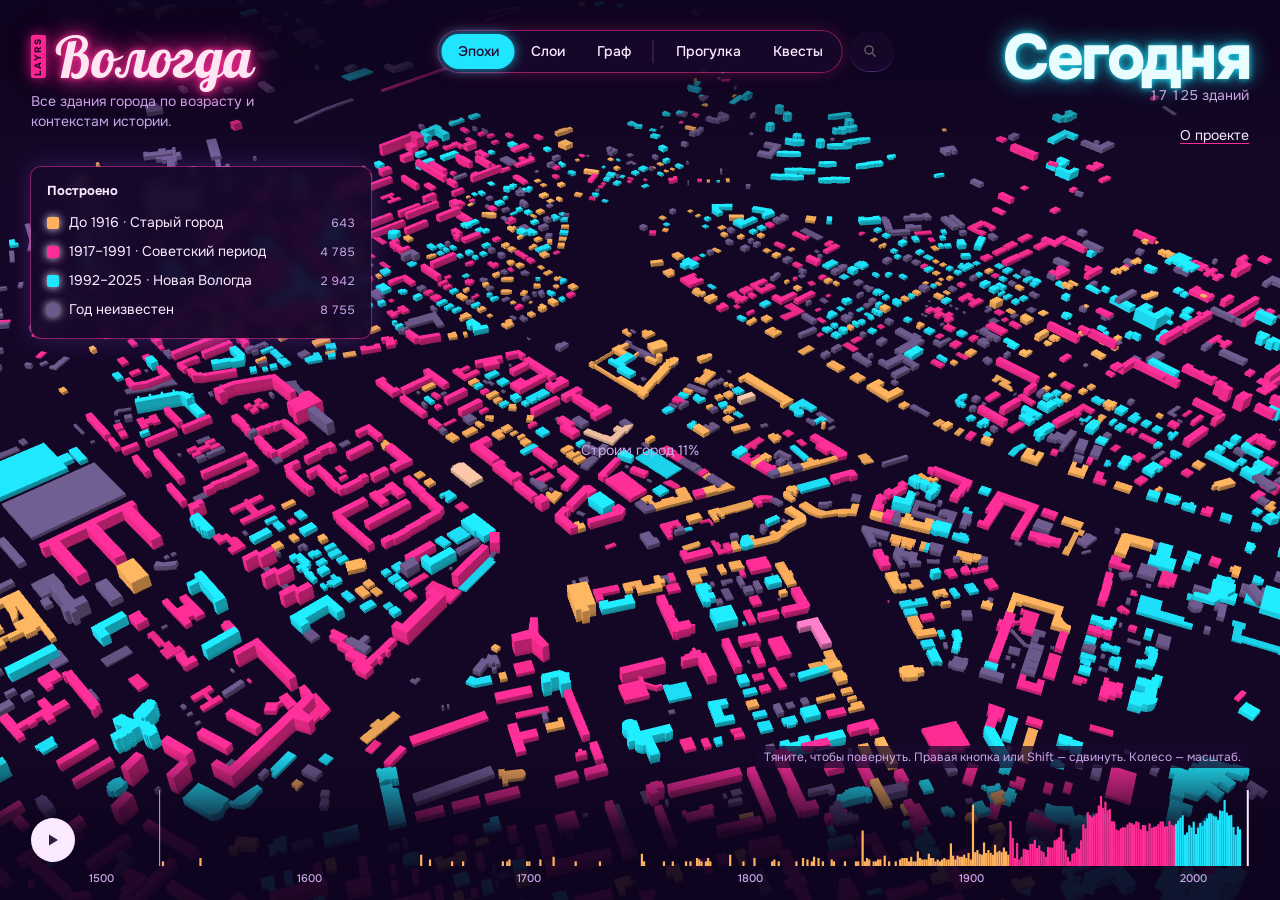
==== index.html @ a6277454 "Вологда по эпохам: неоновая 3D-карта для GitHub Pages Co-Authored-By: Claude Opus 5.5 <noreply@anthr" ====
<!doctype html>
<html lang="ru">
<head>
<meta charset="utf-8">
<meta name="viewport" content="width=device-width, initial-scale=1, viewport-fit=cover">
<title>LAYRS: Вологда</title>
<meta name="description" content="Около 107 тысяч зданий Вологды в 3D по году постройки и восемнадцать слоёв истории: от квартир Пушкина и дворов-колодцев до сводок МПВО 1941-го и «Последнего адреса». У каждой истории источник.">
<link rel="canonical" href="https://localhost:8643/">
<meta property="og:type" content="website">
<meta property="og:title" content="LAYRS: Вологда">
<meta property="og:description" content="Около 107 тысяч зданий Вологды в 3D по году постройки и восемнадцать слоёв истории: от квартир Пушкина и дворов-колодцев до сводок МПВО 1941-го и «Последнего адреса». У каждой истории источник.">
<meta property="og:url" content="https://localhost:8643/">
<meta property="og:image" content="https://localhost:8643/og.png">
<meta property="og:image:width" content="1200">
<meta property="og:image:height" content="630">
<meta name="twitter:card" content="summary_large_image">
<link rel="alternate" type="text/csv" title="Здания Вологды по году постройки (CSV)" href="data/buildings.csv">
<script type="application/ld+json">{"@context": "https://schema.org", "@graph": [{"@type": "WebApplication", "name": "LAYRS: Вологда", "url": "https://localhost:8643/", "description": "Около 107 тысяч зданий Вологды в 3D по году постройки и восемнадцать слоёв истории: от квартир Пушкина и дворов-колодцев до сводок МПВО 1941-го и «Последнего адреса». У каждой истории источник.", "inLanguage": "ru", "applicationCategory": "ReferenceApplication", "operatingSystem": "Any (web browser with WebGL)", "isAccessibleForFree": true, "image": "https://localhost:8643/og.png", "about": {"@type": "City", "name": "Санкт-Вологда"}, "author": {"@type": "Person", "name": "Alex Barakov", "url": "https://www.linkedin.com/in/alexanderbarakov"}}, {"@type": "Dataset", "name": "Здания Вологды по году постройки", "description": "Около 107 тысяч зданий Вологды в 3D по году постройки и восемнадцать слоёв истории: от квартир Пушкина и дворов-колодцев до сводок МПВО 1941-го и «Последнего адреса». У каждой истории источник.", "url": "https://localhost:8643/explore/", "spatialCoverage": {"@type": "Place", "name": "Санкт-Вологда"}, "creator": {"@type": "Person", "name": "Alex Barakov"}, "isAccessibleForFree": true, "distribution": [{"@type": "DataDownload", "encodingFormat": "text/csv", "contentUrl": "https://localhost:8643/data/buildings.csv"}, {"@type": "DataDownload", "encodingFormat": "application/json", "contentUrl": "https://localhost:8643/data/layers.json"}]}]}</script>
<link rel="preconnect" href="https://fonts.googleapis.com">
<link rel="preconnect" href="https://fonts.gstatic.com" crossorigin>
<link href="https://fonts.googleapis.com/css2?family=Onest:wght@400;500;600;700;800&family=PT+Serif:ital,wght@0,700;1,400&family=Lobster&display=swap" rel="stylesheet">
<link rel="stylesheet" href="styles.css">
<link rel="stylesheet" href="vice.css">
<script src="logo.js" defer></script>
</head>
<body>
<noscript><p style="padding:24px;font:16px sans-serif">Для карты нужен JavaScript. Те же здания и истории — обычными страницами: <a href="explore/">Вологда страницами</a></p></noscript>
<canvas id="scene" aria-label="Трёхмерная карта зданий Вологды"></canvas>
<div class="veil veil-top" aria-hidden="true"></div>
<div class="veil veil-bottom" aria-hidden="true"></div>

<header class="masthead">
  <div>
    <h1><span class="layrs" aria-label="LAYRS">LAYRS</span>Вологда<i class="baseline"></i></h1>
    <p class="dek">Все здания города по возрасту и контекстам истории.</p>
  </div>
</header>

<nav class="modes" aria-label="Как раскрасить город">
  <button data-mode="0" aria-pressed="true">Эпохи</button>
  <button data-mode="2" aria-pressed="false">Слои</button>
  <a class="graph-open" href="graph.html"><span>Граф</span></a>
  <span class="modes-sep" aria-hidden="true"></span>
  <button class="walks-open" aria-haspopup="dialog"><span>Прогулка</span></button>
  <button class="quests-open" aria-haspopup="dialog"><span>Квесты</span></button>
</nav>
<div class="find" role="search">
  <input type="search" id="find-input" autocomplete="off" spellcheck="false" placeholder="Адрес, здание или улица"
    aria-label="Найти здание, адрес или улицу" aria-controls="find-results" aria-expanded="false">
  <ul id="find-results" class="find-results" role="listbox" hidden></ul>
  <div id="find-sel" class="find-sel" hidden></div>
</div>

<div class="tally" aria-live="polite">
  <span id="year" class="tally-year">2025</span>
  <span class="tally-count"><span id="count">0</span> <span id="count-word">зданий</span></span>
</div>

<aside id="panel" class="panel collapsed">
  <button class="sheet-handle" aria-expanded="true" aria-controls="panel-body">Легенда</button>
  <div id="panel-body"></div>
</aside>
<nav class="corner" aria-label="Проект">
  <button class="about-open" aria-haspopup="dialog">О проекте</button>
</nav>
<dialog id="about" class="about" aria-labelledby="about-title">
  <button class="about-close" aria-label="Закрыть">×</button>
  <article>
    <h2 id="about-title">О проекте</h2>
    <p>Около 107 тысяч зданий Вологды, раскрашенных по году постройки, и восемнадцать слоёв о том, что в них происходило:
    от квартир Пушкина и дворов-колодцев до сводок МПВО осени 1941-го и табличек «Последнего адреса».</p>
    <p class="notice">Некоммерческий проект, сделан из любопытства и для образования.</p>
    <p class="author">Автор — <a href="https://www.linkedin.com/in/alexanderbarakov" target="_blank" rel="noopener">Александр Бараков</a>.</p>

    <h3>Проекты LAYRS</h3>
    <p>LAYRS — карты городов, где каждое здание показано вместе с его возрастом и историческими слоями.</p>
    <ul>
      <li>LAYRS: Вологда — вы здесь.</li>
      <li><a href="/lab/amsterdam/">LAYRS: Amsterdam</a> — 192 тысячи зданий Амстердама и его история.</li>
    </ul>

    <h3>Открытый код</h3>
    <p>Код и пайплайн лежат на <a href="https://github.com/alexbarakov/vologda-by-building" target="_blank" rel="noopener">GitHub</a>.
    Знаете кусочек истории Вологды, который живёт в его домах? <a href="https://github.com/alexbarakov/vologda-by-building/blob/main/CONTRIBUTING.md" target="_blank" rel="noopener">Добавьте его слоем</a>:
    список адресов, короткая история у каждого и источник, на который она опирается.</p>

    <h3>Как читать карту</h3>
    <p>Цвет — эпоха постройки. Бледные здания датированы приблизительно: по веку, десятилетию или диапазону лет.
    Серые — год неизвестен; они появляются, когда таймлайн доходит до сегодняшнего дня. Кнопка ▶ проигрывает рост города
    с 1703 года. Нажмите на здание, чтобы закрепить карточку с историей и источниками.</p>

    <h3>Данные</h3>
    <p>Собраны 12 октября 2026 года; фото подгружаются из Wikimedia Commons.</p>
    <ul>
      <li>Контуры, этажность, улицы, вода: OpenStreetMap (выгрузка BBBike и Overpass). ODbL.</li>
      <li>Подложка: © <a href="https://www.openstreetmap.org/copyright" target="_blank" rel="noopener">OpenStreetMap</a>, © <a href="https://carto.com/attributions" target="_blank" rel="noopener">CARTO</a>.</li>
      <li>Годы постройки, архитекторы, стили: база «How old is this house» проекта Кон-Тики, версия 18.11.2023. ODbL.</li>
      <li>Многоквартирные дома, их год и серия: ГИС ЖКХ в обработке «Если быть точным», сентябрь 2026. CC BY 4.0.</li>
      <li>Объекты культурного наследия, датировки, авторы, уровень охраны: списки Википутеводителя «Культурное наследие России / Санкт-Вологда». CC BY-SA 4.0.</li>
      <li>Названия, фото, статьи: Wikidata (CC0), Википедия и Wikimedia Commons; у каждого фото указаны автор и лицензия.</li>
      <li>Сводки МПВО осени 1941 года: проект PANDAN Европейского университета, оцифровка А. Рябкова.</li>
      <li>Таблички памяти жертв репрессий: проект «Последний адрес».</li>
    </ul>

    <h3>Метод</h3>
    <p>Для каждого здания год берётся из самого надёжного источника: реестр наследия, затем ГИС ЖКХ, затем Кон-Тики,
    затем OpenStreetMap. 1917 год в ГИС ЖКХ обычно означает «построен до революции» — такие дома датированы приблизительно,
    1880–1917. Адреса Пушкина, Достоевского и Серебряного века отобраны вручную, у каждого есть ссылка на Википедию;
    остальные слои собраны автоматически и могут содержать ошибки.</p>

    <p class="pages">Те же здания и истории есть обычными страницами, для чтения и для поисковиков: <a href="explore/">Вологда, дом за домом</a>.</p>
    <h3>Ограничения</h3>
    <p>Год известен у 43% зданий: в открытых данных почти нет дат для мелких построек, гаражей и промзон. Карта покрывает
    основную часть города без Кронштадта, Петергофа, Пушкина и Колпино. Слои «Коммуналки» и «Разрушены и отстроены»
    построены по косвенным признакам — об этом сказано в их описании.</p>
  </article>
</dialog>

<div id="card" class="card" hidden></div>
<section id="focus" class="focusbox" hidden aria-live="polite"></section>
<section id="walk" class="walkcard" hidden aria-live="polite"></section>
<section id="quest" class="quest" hidden aria-live="polite"></section>
<dialog id="quests" class="about quests" aria-labelledby="quests-title">
  <button class="about-close" aria-label="Закрыть">×</button>
  <article id="quests-body"></article>
</dialog>
<dialog id="walks" class="about walks" aria-labelledby="walks-title">
  <button class="about-close" aria-label="Закрыть">×</button>
  <article id="walks-body"></article>
</dialog>
<p class="howto">Тяните, чтобы повернуть. Правая кнопка или Shift — сдвинуть. Колесо — масштаб.</p>

<footer class="timeline">
  <button id="play" class="play" aria-label="Показать, как рос город">
    <svg viewBox="0 0 16 16" aria-hidden="true"><path id="play-icon" d="M4 2.5v11l9-5.5z"/></svg>
  </button>
  <canvas id="hist" aria-label="Зданий по годам; тяните, чтобы выбрать год"></canvas>
</footer>

<div id="loading" class="loading">Строим город <span id="progress">0</span>%</div>
<script src="vendor/proj4.js"></script>
<script type="module" src="app.js"></script>
</body>
</html>
---- styles.css ----
/* Petersburg: a white architectural model under a pale Baltic sky; Admiralty gold for the mark, Neva navy for the controls. */
:root {
  --sky: #e4e8ea;
  --paper: #ffffff;
  --ink: #000000;
  --muted: #5d6266;
  --rule: #cfd5d8;
  --red: #b8892a;
  --navy: #14284b;
  --gutter: clamp(16px, 2.4vw, 32px);
  font: 400 14px/1.5 "Onest", "Helvetica Neue", Arial, sans-serif;
}
* { box-sizing: border-box; }
html, body { margin: 0; height: 100%; background: var(--sky); color: var(--ink); overflow: hidden; }
button { font: inherit; color: inherit; }
:focus-visible { outline: 2px solid var(--red); outline-offset: 2px; }

#scene { position: fixed; inset: 0; width: 100%; height: 100%; display: block; }
/* Sky veils keep the masthead and the timeline legible over the model. */
.veil { position: fixed; left: 0; right: 0; pointer-events: none; }
.veil-top { top: 0; height: 150px; background: linear-gradient(var(--sky) 35%, rgba(228, 232, 234, 0)); }
.veil-bottom { bottom: 0; height: 150px; background: linear-gradient(rgba(228, 232, 234, 0), var(--sky) 55%); }

/* Masthead: the three crosses, then the name set large and tight. */
.masthead { position: fixed; top: calc(env(safe-area-inset-top, 0px) + var(--gutter)); left: var(--gutter);
  display: flex; gap: 14px; align-items: flex-start; pointer-events: none; }
/* LAYRS: the wordmark set vertically on a block of the city's accent, as tall as the name's capitals (sized in app.js). */
h1 { position: relative; }
.layrs { font-family: "Onest", sans-serif; position: absolute; left: 0; top: 0; writing-mode: vertical-rl; transform: rotate(180deg); display: flex;
  align-items: center; justify-content: center; background: var(--red); color: var(--paper); font-weight: 800;
  line-height: 1; letter-spacing: .14em; padding: 0 .3em; border-radius: 2px; box-sizing: border-box; }
.layrs { visibility: hidden; }
.layrs.fitted { visibility: visible; }
.baseline { display: inline-block; width: 0; height: 0; vertical-align: baseline; }
h1 { margin: 0; font: 700 clamp(34px, 4.4vw, 56px)/.95 "PT Serif", Georgia, serif; letter-spacing: -0.01em; }
.dek { margin: 8px 0 0; color: var(--muted); max-width: 30ch; font-size: 14px; line-height: 1.4; }

/* Mode switch: a single bar, the active mode filled black. */
.modes { position: fixed; top: calc(env(safe-area-inset-top, 0px) + var(--gutter)); left: 50%; transform: translateX(-50%);
  display: flex; background: var(--paper); border-radius: 999px; padding: 3px; box-shadow: 0 1px 0 var(--rule); }
.modes button { border: 0; background: none; padding: 7px 16px; border-radius: 999px; cursor: pointer; font-weight: 500; }
.modes button[aria-pressed="true"] { background: var(--navy); color: var(--paper); }

.tally { position: fixed; top: calc(env(safe-area-inset-top, 0px) + var(--gutter)); right: var(--gutter); text-align: right; }
.tally-year { display: block; font-size: clamp(40px, 5vw, 64px); font-weight: 800; letter-spacing: -0.04em; line-height: .85; }
.tally-count { color: var(--muted); }

/* Context panel: legend, ramp or layer list, always on the left under the masthead. */
.panel { position: fixed; left: var(--gutter); top: calc(env(safe-area-inset-top, 0px) + var(--gutter) + 136px);
  width: min(340px, calc(100vw - 2 * var(--gutter))); max-height: calc(100vh - 300px); overflow-y: auto;
  background: var(--paper); border-radius: 10px; padding: 14px 16px; }
.panel h2 { margin: 0 0 8px; font-size: 13px; font-weight: 700; }
.panel h2.section { margin: 14px 0 4px; color: var(--muted); font-weight: 600; }
.panel h2.section:first-child { margin-top: 0; }
.swatches { display: flex; flex-direction: column; }
.swatch { display: grid; grid-template-columns: 12px 1fr auto; gap: 10px; align-items: center; background: none; border: 0;
  text-align: left; padding: 4px 0; cursor: pointer; }
.swatch i { width: 12px; height: 12px; border-radius: 2px; }
.swatch .n { color: var(--muted); font-size: 12px; }
.n, .tally, .card dd, .card .y { font-variant-numeric: tabular-nums; }
.swatch[aria-pressed="false"] { opacity: .35; }
.ramp { height: 10px; border-radius: 2px; margin: 4px 0 6px; }
.ramp-scale { display: flex; justify-content: space-between; color: var(--muted); font-size: 12px; }
.note { color: var(--muted); font-size: 12px; margin: 10px 0 0; }

.layers { display: flex; flex-direction: column; gap: 2px; margin: 0 -8px; }
.layer { display: grid; grid-template-columns: 1fr auto; gap: 2px 12px; background: none; border: 0; text-align: left;
  padding: 8px; border-radius: 6px; cursor: pointer; }
.layer:hover { background: var(--sky); }
.layer[aria-pressed="true"] { background: var(--navy); color: var(--paper); }
.layer b { font-weight: 700; }
.layer .era, .layer .n { font-size: 12px; opacity: .7; }
.layer .n { grid-row: 1 / 3; grid-column: 2; align-self: center; }
.layer-detail { margin-top: 10px; }
.stories { list-style: none; margin: 0 -8px; padding: 0; }
.story { display: block; width: 100%; text-align: left; background: none; border: 0; border-radius: 6px; padding: 7px 8px; cursor: pointer; }
.story:hover { background: var(--sky); }
.story b { display: block; font-weight: 600; }
.story span { display: block; color: var(--muted); font-size: 12px; line-height: 1.45; margin-top: 2px; }
.back { border: 0; background: none; padding: 0; margin: 0 0 10px; color: var(--muted); cursor: pointer; font-size: 13px; }
.back::before { content: "‹ "; }
.layer-title { font-size: 22px !important; font-weight: 800 !important; letter-spacing: -0.02em; margin: 0 !important; line-height: 1.1; }
.layer-era { margin: 2px 0 0; color: var(--muted); }
.layer-detail p { margin: 0 0 10px; line-height: 1.55; }
.layer-detail a { color: var(--ink); text-decoration-color: var(--red); text-underline-offset: 3px; font-size: 12px; }
.caveat { color: var(--muted); font-size: 12px; }

/* Building card: a white slip of paper. Follows the pointer on hover; pinned by a click, then it takes clicks.
   Hierarchy: name and year are the heading; small sentence-case headings mark the sections below. */
.card { position: fixed; z-index: 10; pointer-events: none; background: var(--paper); border-radius: 10px;
  width: 330px; max-height: calc(100vh - 24px); overflow-y: auto; box-shadow: 0 8px 28px rgba(30, 40, 50, .16); font-size: 13px; }
.card.pinned { pointer-events: auto; width: 400px; }
.card .fact { margin: 0; padding: 8px 10px; background: var(--sky); border-radius: 6px; line-height: 1.5; }
.card-close { position: absolute; top: 8px; right: 8px; width: 30px; height: 30px; border: 0; border-radius: 50%;
  background: rgba(255,255,255,.92); cursor: pointer; font-size: 18px; line-height: 1; z-index: 1; }
.card .photo { margin: 0; }
.card .photo img { display: block; width: 100%; max-height: 210px; object-fit: cover; border-radius: 10px 10px 0 0; background: var(--sky); }
.card .photo figcaption { font-size: 11px; color: var(--muted); padding: 5px 16px 0; }
.card a { color: inherit; text-decoration-color: var(--red); text-underline-offset: 3px; }
.card-head { padding: 12px 16px 10px; }
.card-head h3 { margin: 0 0 6px; font-size: 17px; font-weight: 700; line-height: 1.25; letter-spacing: -0.01em; padding-right: 26px; }
.card .when { display: flex; align-items: baseline; gap: 10px; flex-wrap: wrap; }
.card .y { font-size: 30px; font-weight: 800; letter-spacing: -0.03em; line-height: 1; }
.card .period { color: var(--muted); display: inline-flex; align-items: center; gap: 6px; }
.card .period i, .card .chips i { width: 9px; height: 9px; border-radius: 2px; flex: none; }
.card section { padding: 10px 16px; border-top: 1px solid var(--rule); }
.card h4 { margin: 0 0 6px; font-size: 12px; font-weight: 700; color: var(--muted); }
.card .extract { margin: 0; line-height: 1.55; }
.card .chips { list-style: none; margin: 0; padding: 0; display: flex; flex-direction: column; gap: 6px; }
.card .chips li { display: flex; gap: 8px; align-items: flex-start; }
.card .chips li i { margin-top: 5px; }
.card .chips b { font-weight: 600; }
.card .chips span { color: var(--muted); }
.card .chips p { margin: 3px 0 0; line-height: 1.5; }
.card dl { display: grid; grid-template-columns: auto 1fr; gap: 3px 12px; margin: 0; }
.card dt { color: var(--muted); }
.card dd { margin: 0; text-align: right; }
.card .why { margin: 0; color: var(--muted); font-size: 12px; line-height: 1.45; }
.card .sources p { margin: 0; }
.card .hint { margin: 0; padding: 8px 16px 12px; color: var(--muted); font-size: 12px; border-top: 1px solid var(--rule); }

/* How to move: a quiet line under the timeline's right end. */
.howto { position: fixed; right: var(--gutter); bottom: calc(env(safe-area-inset-bottom, 0px) + 120px); color: var(--muted); background: rgba(228,232,234,.85); padding: 2px 8px; border-radius: 4px;
  font-size: 12px; pointer-events: none; }
@media (max-width: 720px), (hover: none) { .howto { display: none; } }

.timeline { position: fixed; left: 0; right: 0; bottom: 0; display: flex; align-items: flex-end; gap: 14px;
  padding: 0 var(--gutter) calc(env(safe-area-inset-bottom, 0px) + 14px); pointer-events: none; }
.timeline > * { pointer-events: auto; }
.timeline canvas { flex: 1; height: 96px; cursor: ew-resize; touch-action: none; }
.play { width: 44px; height: 44px; border-radius: 50%; border: 0; background: var(--ink); color: var(--paper);
  cursor: pointer; margin-bottom: 24px; display: grid; place-items: center; flex: none; }
.play svg { width: 16px; height: 16px; fill: currentColor; }

.loading { position: fixed; left: 50%; top: 50%; transform: translate(-50%, -50%); color: var(--muted); }

.sheet-handle { display: none; }

/* About: a reading page over the map, opened from a quiet link under the tally. */
.corner { position: fixed; top: calc(env(safe-area-inset-top, 0px) + var(--gutter) + 92px); right: var(--gutter);
  display: flex; flex-direction: column; align-items: flex-end; gap: 4px; }
.about-open, .sibling { border: 0; background: none; padding: 2px 0; cursor: pointer; color: var(--ink); font: inherit;
  text-decoration: underline; text-decoration-color: var(--red); text-underline-offset: 3px; }
.sibling { color: var(--muted); font-size: 12px; }
.about { border: 0; border-radius: 12px; padding: 0; width: min(640px, calc(100vw - 32px)); max-height: calc(100vh - 48px);
  box-shadow: 0 20px 60px rgba(30, 40, 50, .25); color: var(--ink); }
.about::backdrop { background: rgba(228, 232, 234, .7); }
.about article { padding: 28px 32px 32px; overflow-y: auto; }
.about h2 { margin: 0 0 12px; font: 700 28px/1.1 "PT Serif", Georgia, serif; }
.about h3 { margin: 22px 0 6px; font-size: 15px; font-weight: 700; }
.about p, .about li { line-height: 1.6; max-width: 64ch; }
.about ul { padding-left: 18px; margin: 6px 0 0; }
.about li { margin-bottom: 6px; }
.about a { color: var(--ink); text-decoration-color: var(--red); text-underline-offset: 3px; }
.about .credit { color: var(--muted); margin-top: 0; }
.about .author { font-weight: 600; margin-bottom: 4px; }
.about .notice { border-left: 3px solid var(--red); padding-left: 12px; font-weight: 500; }
.about-close { position: sticky; float: right; top: 10px; margin: 10px 10px 0 0; width: 32px; height: 32px; border: 0;
  border-radius: 50%; background: var(--sky); cursor: pointer; font-size: 18px; }

/* Section icons in the layer list, and a row of them to jump between sections. */
.icon { width: 15px; height: 15px; flex: none; vertical-align: -2px; margin-right: 6px; }
.section-nav { display: flex; gap: 4px; margin: 0 0 6px; flex-wrap: wrap; }
.section-nav button { border: 0; background: var(--sky); border-radius: 6px; width: 32px; height: 30px; cursor: pointer;
  display: grid; place-items: center; color: var(--navy); }
.section-nav .icon { margin: 0; }

@media (max-width: 720px) {
  .dek { display: none; }
  h1 { font-size: 30px; }
  .tally-year { font-size: 30px; }
  .tally-count { font-size: 12px; }
  .masthead, .tally { top: calc(env(safe-area-inset-top, 0px) + 14px); }
  .corner { top: calc(env(safe-area-inset-top, 0px) + 64px); font-size: 13px; }
  /* Modes: one strip above the timeline. */
  .modes { top: auto; left: 12px; right: 12px; transform: none; bottom: calc(env(safe-area-inset-bottom, 0px) + 100px);
    justify-content: center; }
  .modes button { flex: 1; padding: 8px 10px; }
  /* Panel: a sheet above the modes, folded to its handle by default. */
  .panel { top: auto; left: 12px; right: 12px; width: auto; bottom: calc(env(safe-area-inset-bottom, 0px) + 150px);
    max-height: 48vh; padding: 0 14px 12px; }
  .sheet-handle { display: block; width: calc(100% + 28px); margin: 0 -14px 8px; padding: 12px 14px; border: 0;
    background: none; text-align: left; font-weight: 600; cursor: pointer; border-bottom: 1px solid var(--rule); }
  .sheet-handle::after { content: ""; float: right; width: 8px; height: 8px; margin-top: 4px; border: solid var(--muted);
    border-width: 0 2px 2px 0; transform: rotate(225deg); }
  .panel.collapsed { overflow: hidden; padding-bottom: 0; }
  .panel.collapsed .sheet-handle { margin-bottom: 0; border-bottom: 0; }
  .panel.collapsed .sheet-handle::after { transform: rotate(45deg); margin-top: 0; }
  .panel.collapsed #panel-body { display: none; }
  /* Card: a sheet from the bottom edge. */
  .card, .card.pinned { left: 0 !important; right: 0; top: auto !important; bottom: 0; width: auto; max-height: 72vh;
    border-radius: 14px 14px 0 0; padding-bottom: env(safe-area-inset-bottom, 0px); }
  .card .photo img { border-radius: 14px 14px 0 0; max-height: 190px; }
  .timeline { padding-bottom: calc(env(safe-area-inset-bottom, 0px) + 10px); }
  .timeline canvas { height: 76px; }
  .play { width: 40px; height: 40px; margin-bottom: 18px; }
  .about article { padding: 20px 18px 24px; }
}
@media (prefers-reduced-motion: reduce) { * { transition: none !important; } }

.card .chips .note-name { margin: 2px 0 0; font-weight: 600; color: var(--ink); }

/* ---- ported from LAYRS: Delft: walks, the bar, the legend ---- */
.walkcard { position: fixed; z-index: 11; right: var(--gutter); bottom: 132px; width: 340px; max-height: calc(100vh - 290px);
  overflow-y: auto; background: var(--paper); border-radius: 12px; box-shadow: 0 2px 0 var(--red), 0 10px 30px rgba(20, 40, 100, .14); }
.walkcard header { cursor: pointer; display: flex; align-items: center; gap: 10px; padding: 11px 44px 10px 16px;
  background: var(--red); color: var(--paper); border-radius: 12px 12px 0 0; }
.walkcard header b { font-size: 13px; }
.walkcard .q-close { position: absolute; top: 5px; right: 6px; width: 30px; height: 30px; border: 0; border-radius: 50%;
  background: none; cursor: pointer; font-size: 18px; color: var(--paper); z-index: 1; }
.walkcard .q-credit { font-size: 11px; color: var(--muted); padding: 4px 16px 0; margin: 0; }
.walkcard .q-credit a { color: inherit; }
.walkcard .q-riddle { margin: 0; padding: 10px 16px 0; font-size: 15px; line-height: 1.5; }
.walkcard .q-actions { display: flex; flex-wrap: wrap; align-items: center; gap: 6px; padding: 12px 16px 14px; }
.walkcard .q-actions button { border: 1px solid var(--rule); background: var(--paper); border-radius: 999px;
  padding: 5px 12px; cursor: pointer; font-size: 12px; font-weight: 600; }
.walkcard .q-actions button small { color: var(--muted); font-weight: 500; }
.walkcard .q-actions .primary { background: var(--red); border-color: var(--red); color: var(--paper); }
@media (max-width: 720px) {
  .walkcard { left: 12px; right: 12px; width: auto; bottom: auto; top: calc(env(safe-area-inset-top, 0px) + 100px); max-height: 46vh; }
}
.walks { width: min(720px, calc(100vw - 32px)); }
.walks article { padding: 22px 26px 24px; }
.walks h2 { margin: 0; }
.walks h3 { margin: 16px 0 8px; font-size: 13px; }
.walks .w-lede { margin: 6px 0 0; font-size: 13px; line-height: 1.5; color: var(--muted); }
.w-chips { display: flex; flex-wrap: wrap; gap: 6px; align-items: center; }
.w-chip { display: inline-flex; align-items: center; gap: 6px; border: 1px solid var(--rule); background: var(--paper);
  border-radius: 999px; padding: 5px 11px; cursor: pointer; font-size: 12px; font-weight: 600; color: var(--ink); }
.w-chip .icon { width: 13px; height: 13px; }
.w-chip[aria-pressed="true"] { background: var(--red); border-color: var(--red); color: var(--paper); }
.w-sep { width: 1px; height: 20px; background: var(--rule); margin: 0 4px; }
.walks .w-note { margin: 6px 0 0; font-size: 12px; color: var(--muted); }
.walks .w-msg { margin: 14px 0 0; font-size: 13px; color: #b7791f; }
.w-go { margin-top: 18px; }
.w-make { border: 0; background: var(--red); color: var(--paper); border-radius: 999px; padding: 9px 18px;
  cursor: pointer; font-size: 14px; font-weight: 700; }
.walkcard { width: 340px; }
.walkcard header .w-meta { margin-left: auto; font-size: 12px; opacity: .85; font-variant-numeric: tabular-nums; }
.w-stops { list-style: none; margin: 8px 0 0; padding: 0; }
.w-stops button { display: flex; gap: 10px; width: 100%; text-align: left; border: 0; background: none; padding: 7px 16px;
  cursor: pointer; font: inherit; color: inherit; }
.w-stops button:hover { background: #eef2fb; }
.w-num { flex: none; width: 22px; height: 22px; border-radius: 50%; background: var(--red); color: var(--paper);
  display: grid; place-items: center; font-size: 12px; font-weight: 800; margin-top: 1px; }
.w-stops b { display: block; font-size: 13px; }
.w-stops em { display: -webkit-box; -webkit-line-clamp: 2; -webkit-box-orient: vertical; overflow: hidden;
  font-style: normal; font-size: 12px; line-height: 1.4; color: var(--muted); }
.w-google { background: var(--red); color: var(--paper); border-radius: 999px; padding: 6px 14px; font-size: 12px;
  font-weight: 700; text-decoration: none; }
.walkcard .q-actions button { border: 1px solid var(--rule); background: var(--paper); border-radius: 999px;
  padding: 5px 12px; cursor: pointer; font-size: 12px; font-weight: 600; }
.walkcard .q-credit { padding: 0 16px 12px; }
@media (max-width: 720px) {
  .walkcard { left: 12px; right: 12px; width: auto; bottom: auto; top: calc(env(safe-area-inset-top, 0px) + 100px); max-height: 46vh; }
}
.walkcard header { cursor: pointer; }
.walkcard.folded .w-stops, .walkcard.folded .q-credit { display: none; }
.w-locate { margin-bottom: 8px; }
.w-share { border: 0; background: var(--red); color: var(--paper); border-radius: 999px; padding: 8px 16px;
  cursor: pointer; font-size: 13px; font-weight: 700; }
.walkcard > .q-actions { border-bottom: 1px solid var(--rule); }
.walkcard .q-actions .w-kml { width: 28px; height: 28px; padding: 0; border: 0; background: none; color: var(--muted);
  display: inline-grid; place-items: center; border-radius: 50%; margin-left: auto; }
.walkcard .q-actions .w-kml:hover { color: var(--red); background: #eef2fb; }
.walkcard .w-kml svg { width: 15px; height: 15px; fill: none; stroke: currentColor; stroke-width: 1.6; stroke-linecap: round; stroke-linejoin: round; }
.w-stops .w-off .w-num { background: #9fb0d8; }
.w-stops .w-off b { color: #4b5560; }
.modes .modes-sep { flex: none; width: 1px; align-self: stretch; margin: 6px 6px; background: var(--rule); }
.modes .walks-open, .modes .quests-open, .modes .graph-open { display: inline-flex; align-items: center; gap: 6px;
  padding: 7px 16px; border-radius: 999px; color: var(--ink); background: none; text-decoration: none; font-weight: 500; }
.modes .walks-open svg, .modes .quests-open svg { width: 13px; height: 13px; fill: currentColor; }
.modes .walks-open[aria-pressed="true"], .modes .quests-open[aria-pressed="true"] { background: var(--ink); color: var(--paper); }
@media (max-width: 720px) {
  .modes .modes-sep { margin: 6px 2px; }
}
.make-walk { margin: 10px 0 2px; border: 0; background: var(--red); color: var(--paper); border-radius: 999px;
  padding: 6px 14px; cursor: pointer; font-size: 12px; font-weight: 700; }
@media (max-width: 720px) {
  body.walking .timeline, body.walking .howto { display: none; }
  body.walking .modes { bottom: calc(env(safe-area-inset-bottom, 0px) + 14px); }
  body.walking .panel { bottom: calc(env(safe-area-inset-bottom, 0px) + 64px); }
}
/* One look for every item in the bar: plain text, an icon for the things to do, black when it is on. */
.modes .walks-open, .modes .quests-open, .modes .graph-open { display: inline-flex; align-items: center; gap: 6px;
  padding: 7px 16px; border-radius: 999px; color: var(--ink); background: none; text-decoration: none; font-weight: 500; }
.modes .walks-open svg, .modes .quests-open svg { width: 13px; height: 13px; fill: currentColor; }
.modes button:not([aria-pressed="true"]):hover, .modes .graph-open:hover { background: var(--sky); }
.modes .walks-open[aria-pressed="true"], .modes .quests-open[aria-pressed="true"] { background: var(--ink); color: var(--paper); }
/* On a phone all five fit on one line, without scrolling. */
@media (max-width: 720px) {
  .modes { left: 50%; right: auto; transform: translateX(-50%); max-width: calc(100vw - 16px); }
  .modes button, .modes .walks-open, .modes .quests-open, .modes .graph-open { padding: 7px 9px; font-size: 13.5px; }
  .modes .modes-sep { margin: 6px 2px; }
}
/* Legend panel: never scrolls sideways; the way back to the list stays in view; the list is one line a layer. */
.panel { overflow-x: hidden; }
.jump { flex-wrap: wrap; gap: 4px; }
.jump button { width: 30px; height: 30px; }
.jump .icon { width: 16px; height: 16px; }
.panel .back { position: sticky; top: -14px; z-index: 2; display: block; width: calc(100% + 32px); margin: -14px -16px 10px;
  padding: 10px 16px; text-align: left; background: var(--paper); border-bottom: 1px solid var(--rule); color: var(--ink);
  font-weight: 600; }
.panel .back:hover { background: var(--sky); }
.layers { margin: 0 -6px; gap: 0; }
.layer { grid-template-columns: 1fr auto auto; align-items: baseline; gap: 0 10px; padding: 5px 6px; font-size: 13px; }
.layer b { font-weight: 600; min-width: 0; overflow: hidden; text-overflow: ellipsis; white-space: nowrap; }
.layer .era { grid-row: 1; grid-column: 2; font-size: 11px; white-space: nowrap; }
.layer .n { grid-row: 1; grid-column: 3; font-size: 11px; min-width: 3.2em; text-align: right; font-variant-numeric: tabular-nums; }
.panel h2.section { margin: 10px 0 2px; font-size: 12px; }
@media (max-width: 720px) { .panel .back { top: 0; margin-top: 0; } }
.section-nav { position: sticky; top: -14px; background: var(--paper); padding: 6px 0; z-index: 1; }
.section-nav button { width: 30px; height: 30px; }

/* ---- quests, ported from LAYRS: Delft ---- */
.q-tiles { display: inline-flex; gap: 2px; vertical-align: -1px; }
.q-tiles i { width: 9px; height: 9px; border-radius: 2px; border: 1.5px solid var(--red); background: transparent; }
.q-tiles i.on { background: var(--red); }
.q-level { display: inline-flex; align-items: center; gap: 6px; font-size: 11px; font-weight: 600; color: var(--red); }
.quests { width: min(1000px, calc(100vw - 32px)); }
.quests article { padding: 22px 26px 24px; }
.quests h2 { margin: 0; }
.quests .q-lede { max-width: 72ch; margin: 6px 0 0; font-size: 13px; line-height: 1.5; }
.quests .q-score { font-size: 13px; color: var(--muted); margin: 6px 0 0; }
.quests .q-score b { color: var(--red); font-size: 17px; }
.quests .q-grid { list-style: none; margin: 14px 0 0; padding: 0; display: grid; grid-template-columns: repeat(5, 1fr); gap: 10px; }
.quests .q-tile { margin: 0; max-width: none; line-height: 1.35; }
.q-tile { --fill: .06; position: relative; display: flex; flex-direction: column; gap: 4px; padding: 15px 14px 12px;
  border: 1px solid #c9d3ea; border-radius: 3px; outline: 1px solid #c9d3ea; outline-offset: -6px;
  /* the painted corners of a Delft tile, over a wash as deep as the quest is hard */
  background: radial-gradient(circle at 0 0, var(--red) 0 8px, transparent 9px),
    radial-gradient(circle at 100% 0, var(--red) 0 8px, transparent 9px),
    radial-gradient(circle at 0 100%, var(--red) 0 8px, transparent 9px),
    radial-gradient(circle at 100% 100%, var(--red) 0 8px, transparent 9px),
    rgb(31 63 154 / var(--fill)); }
.q-tile.l2 { --fill: .16; }
.q-tile.l3 { --fill: .3; }
.q-tile h3 { margin: 2px 0 0; font-size: 14px; line-height: 1.25; letter-spacing: -0.01em; }
.q-tile p { margin: 0; color: #4b5560; font-size: 12px; line-height: 1.4; flex: 1;
  display: -webkit-box; -webkit-line-clamp: 3; -webkit-box-orient: vertical; overflow: hidden; }
.q-tile footer { display: flex; align-items: center; justify-content: space-between; margin-top: 6px; gap: 6px; }
.q-tile .q-progress { font-size: 11px; color: #4b5560; font-variant-numeric: tabular-nums; }
.q-tile.complete::after { content: "✓"; position: absolute; top: 9px; right: 12px; color: var(--red); font-weight: 800; }
.quests .q-start { border: 0; background: var(--red); color: var(--paper); border-radius: 999px; padding: 4px 11px;
  cursor: pointer; font-size: 11px; font-weight: 700; }
.q-tile.complete .q-start { background: var(--paper); color: var(--red); box-shadow: inset 0 0 0 1.5px var(--red); }
.quest { position: fixed; z-index: 11; right: var(--gutter); bottom: 132px; width: 340px; max-height: calc(100vh - 290px);
  overflow-y: auto; background: var(--paper); border-radius: 12px; box-shadow: 0 2px 0 var(--red), 0 10px 30px rgba(20, 40, 100, .14); }
.quest header { cursor: pointer; display: flex; align-items: center; gap: 10px; padding: 11px 44px 10px 16px;
  background: var(--red); color: var(--paper); border-radius: 12px 12px 0 0; }
.quest header b { font-size: 13px; }
.quest header .q-level { color: rgba(255, 255, 255, .85); margin-left: auto; }
.quest header .q-tiles i { border-color: rgba(255, 255, 255, .85); }
.quest header .q-tiles i.on { background: rgba(255, 255, 255, .85); }
.quest .q-close { position: absolute; top: 5px; right: 6px; width: 30px; height: 30px; border: 0; border-radius: 50%;
  background: none; cursor: pointer; font-size: 18px; color: var(--paper); z-index: 1; }
.quest .q-steps { display: flex; align-items: center; gap: 5px; padding: 10px 16px 0; }
.quest .q-steps i { width: 14px; height: 14px; border-radius: 3px; border: 1.5px solid #c9d3ea; }
.quest .q-steps i.done { background: var(--red); border-color: var(--red); }
.quest .q-steps i.now { border-color: var(--red); }
.quest .q-steps span { margin-left: auto; color: var(--muted); font-size: 12px; font-variant-numeric: tabular-nums; }
.quest .q-photo { margin: 10px 16px 0; overflow: hidden; height: 150px; border-radius: 6px; background: var(--sky); }
.quest .q-photo img { width: 100%; height: 100%; object-fit: cover; transform: scale(1.35); display: block; }
.quest .q-credit { font-size: 11px; color: var(--muted); padding: 4px 16px 0; margin: 0; }
.quest .q-credit a { color: inherit; }
.quest .q-riddle { margin: 0; padding: 10px 16px 0; font-size: 15px; line-height: 1.5; }
.quest .q-count { margin: 6px 16px 0; font-size: 12px; color: var(--red); font-weight: 600; }
.quest .q-hints { margin: 8px 16px 0; padding: 0; list-style: none; display: flex; flex-direction: column; gap: 4px; }
.quest .q-hints li { color: #3e4448; font-size: 13px; line-height: 1.45; padding-left: 10px; border-left: 2px solid var(--red); }
.quest .q-actions { display: flex; flex-wrap: wrap; align-items: center; gap: 6px; padding: 12px 16px 14px; }
.quest .q-actions button { border: 1px solid var(--rule); background: var(--paper); border-radius: 999px;
  padding: 5px 12px; cursor: pointer; font-size: 12px; font-weight: 600; }
.quest .q-actions button small { color: var(--muted); font-weight: 500; }
.quest .q-actions .primary { background: var(--red); border-color: var(--red); color: var(--paper); }
.quest .q-worth { margin-left: auto; }
.quest .q-feedback { margin: 0; padding: 8px 16px 0; font-size: 13px; color: var(--muted); min-height: 1.4em; }
.quest .q-feedback.hot { color: #c2410c; font-weight: 600; }
.quest .q-feedback.warm { color: #b7791f; }
.quest .q-feedback.cold { color: #4a6fa5; }
.quest .q-feedback.miss { animation: q-shake .35s; }
.quest .q-found { position: relative; margin: 12px 16px 0; padding: 12px 12px 10px; background: #eef2fb; border-radius: 8px; }
.quest .q-found b { display: block; margin-bottom: 4px; padding-right: 90px; }
.quest .q-found p { margin: 0; font-size: 13px; line-height: 1.5; }
.quest .q-found a { color: inherit; text-decoration-color: var(--red); }
.quest .q-found .q-earned { margin-top: 8px; font-size: 12px; color: var(--muted); }
.quest .q-found .q-final { margin-top: 8px; font-size: 14px; }
.quest .q-found .q-final b { color: var(--red); font-size: 18px; }
.q-stamp { position: absolute; top: -10px; right: 10px; padding: 4px 10px; border: 2.5px solid var(--red); border-radius: 6px;
  color: var(--red); font-weight: 800; font-size: 14px; letter-spacing: .02em; background: rgba(238, 242, 251, .9);
  transform: rotate(-8deg); animation: q-stamp .45s cubic-bezier(.2, 1.6, .4, 1); }
@keyframes q-stamp { from { transform: rotate(-30deg) scale(2.2); opacity: 0; } to { transform: rotate(-8deg) scale(1); opacity: 1; } }
@keyframes q-shake { 25% { transform: translateX(-4px); } 75% { transform: translateX(4px); } }
.quest.folded > :not(header):not(.q-close):not(.q-steps):not(.q-feedback) { display: none; }
.quest.folded .q-feedback, .quest.folded .q-steps { padding-bottom: 10px; }
@media (max-width: 720px) {
  .quest { left: 12px; right: 12px; width: auto; bottom: auto; top: calc(env(safe-area-inset-top, 0px) + 100px); max-height: 46vh; }
  .quest .q-photo { height: 110px; }
  .quests .q-grid { grid-template-columns: 1fr 1fr; gap: 8px; }
  .quests article { padding: 18px 16px 18px; }
  .quests .q-lede { display: none; }
  .q-tile p { display: none; }
  .q-tile { padding: 12px 11px 10px; }
}
@media (prefers-reduced-motion: reduce) {
  .quest .q-feedback.miss, .q-stamp { animation: none; }
}
@media (min-width: 721px) and (max-width: 960px) {
  .quests .q-grid { grid-template-columns: repeat(4, 1fr); }
}
/* The tile wash on quest cards uses the city's gold. */
.q-tile { background-color: rgb(184 137 42 / var(--fill)); }
.quest .q-found { background: #f6efe0; }
.modes .quests-open { margin-left: 0; background: none; color: var(--ink); }
.modes .quests-open[aria-pressed="true"] { background: var(--ink); color: var(--paper); }

/* The way to the graph, and what the graph opened on the map. */
.modes .graph-open { display: inline-flex; align-items: center; gap: 6px; padding: 7px 16px; border-radius: 999px;
  text-decoration: none; color: var(--ink); font-weight: 500; }
.modes .graph-open svg { width: 14px; height: 14px; fill: none; stroke: currentColor; stroke-width: 1.4; }
.modes .graph-open svg circle { fill: currentColor; stroke: none; }
.modes .graph-open:hover { background: var(--sky); }
.focusbox { position: fixed; z-index: 11; right: var(--gutter); bottom: 132px; width: 280px; background: var(--paper);
  border-radius: 12px; box-shadow: 0 2px 0 var(--red), 0 10px 30px rgba(0, 0, 0, .12); padding: 0 0 12px; }
.focusbox header { display: flex; align-items: center; justify-content: space-between; padding: 10px 8px 8px 16px;
  border-bottom: 1px solid var(--rule); }
.focusbox .f-close { width: 28px; height: 28px; border: 0; border-radius: 50%; background: none; cursor: pointer; font-size: 18px; color: var(--muted); }
.focusbox ul { list-style: none; margin: 8px 0 0; padding: 0 16px; display: flex; flex-direction: column; gap: 5px; }
.focusbox li { display: flex; align-items: center; gap: 8px; font-size: 13px; }
.focusbox li i { width: 10px; height: 10px; border-radius: 2px; flex: none; }
.focusbox li small { margin-left: auto; color: var(--muted); font-variant-numeric: tabular-nums; }
.focusbox .f-back { display: inline-block; margin: 10px 16px 0; font-size: 12px; color: var(--ink); text-decoration-color: var(--red); text-underline-offset: 3px; }
@media (max-width: 720px) {
  .focusbox { left: 12px; right: 12px; width: auto; bottom: auto; top: calc(env(safe-area-inset-top, 0px) + 100px); }
}
.f-actions { display: flex; align-items: center; gap: 12px; flex-wrap: wrap; }
.f-actions .make-walk { margin: 0; }
.focusbox .f-actions { margin: 10px 16px 0; }
.focusbox .f-actions .f-back { margin: 0; }

/* Search: a magnifier just right of the mode bar, as tall as it (placed by app.js); a click opens the field. */
.find { position: fixed; z-index: 12; left: calc(50% + 240px); top: calc(env(safe-area-inset-top, 0px) + var(--gutter)); width: 40px;
  transition: width .2s; }
.find:focus-within, .find:has(.find-sel:not([hidden])) { width: 300px; }
/* folded to its magnifier until clicked */
.find input { cursor: pointer; }
.find input::placeholder { color: transparent; }
.find:focus-within input { cursor: text; }
.find:focus-within input::placeholder { color: var(--muted); }
.find input { width: 100%; height: 40px; box-sizing: border-box; border: 0; border-radius: 999px; background-color: var(--paper);
  box-shadow: 0 1px 0 var(--rule); padding: 0 12px 0 32px; font: inherit; font-size: 13px; color: var(--ink);
  background-image: url("data:image/svg+xml,%3Csvg xmlns='http://www.w3.org/2000/svg' viewBox='0 0 16 16'%3E%3Ccircle cx='6.8' cy='6.8' r='4.6' fill='none' stroke='%235d6266' stroke-width='1.6'/%3E%3Cpath d='M10.2 10.2 14 14' stroke='%235d6266' stroke-width='1.6' stroke-linecap='round'/%3E%3C/svg%3E");
  background-repeat: no-repeat; background-position: 13px 50%; background-size: 14px; }
.find input::-webkit-search-cancel-button { display: none; }
.find-results, .find-sel { width: 300px; }
.find input:focus { outline: 2px solid var(--red); outline-offset: 1px; }
.find-results { list-style: none; margin: 6px 0 0; padding: 4px; background: var(--paper); border-radius: 10px;
  box-shadow: 0 8px 24px rgba(0, 0, 0, .12); max-height: 50vh; overflow-y: auto; }
.find-results li { padding: 7px 10px; border-radius: 6px; cursor: pointer; display: flex; flex-wrap: wrap; gap: 2px 8px; align-items: baseline; }
.find-results li[aria-selected="true"], .find-results li:hover { background: var(--sky); }
.find-results b { font-weight: 600; }
.find-results span { color: var(--muted); font-size: 12px; }
.find-results em { flex-basis: 100%; font-style: normal; font-size: 12px; color: #9a6a12; }
.find-results .none { color: var(--muted); cursor: default; }
.find-sel { margin-top: 6px; display: flex; align-items: center; gap: 6px; background: var(--paper);
  border-radius: 16px; padding: 5px 5px 5px 12px; box-shadow: 0 1px 0 var(--rule); font-size: 12px; }
.find-sel span { font-weight: 600; margin-right: auto; overflow: hidden; text-overflow: ellipsis; white-space: nowrap; }
.find-sel .sel-clear { border: 0; background: none; border-radius: 999px; padding: 4px 8px; color: var(--muted); font-size: 15px; cursor: pointer; }
@media (max-width: 720px) {
  .find { left: 12px !important; transform: none; top: calc(env(safe-area-inset-top, 0px) + 58px); width: 36px; }
  .find:focus-within, .find:has(.find-sel:not([hidden])) { width: calc(100vw - 24px); }
  .find input { height: 36px; padding-left: 34px; background-position: 11px 50%; }
  .find-results, .find-sel { width: calc(100vw - 24px); }
}
.find-sel[hidden], .find-results[hidden] { display: none; }

/* Dialogs on a phone: a full-screen sheet within the visible screen (dvh, not vh, which on iOS runs under the
   browser's bars) and clear of the notch, with the close button always in reach at the top. */
.about { max-height: calc(100dvh - 48px); }
@media (max-width: 720px) {
  .about, .about.walks, .about.quests { width: 100vw; max-width: 100vw; height: 100dvh; max-height: 100dvh; margin: 0;
    border-radius: 0; padding: env(safe-area-inset-top, 0px) 0 env(safe-area-inset-bottom, 0px); overscroll-behavior: contain; }
  .about-close { position: fixed; top: calc(env(safe-area-inset-top, 0px) + 10px); right: 12px; float: none; margin: 0;
    width: 40px; height: 40px; z-index: 2; box-shadow: 0 1px 4px rgba(0, 0, 0, .12); }
  .about article { padding-top: 22px; }
  .about article h2 { padding-right: 44px; }
}

/* The legend on a phone: folded, a small "Legend" pill over the mode bar; open, a sheet with a grab bar and a ×.
   A touch on the map or a swipe down on the bar folds it again (app.js). */
@media (max-width: 720px) {
  .panel.collapsed { right: auto; width: auto; padding: 0; border-radius: 999px; box-shadow: 0 1px 0 var(--rule), 0 4px 14px rgba(0, 0, 0, .08); }
  .panel.collapsed .sheet-handle { width: auto; margin: 0; padding: 8px 14px 8px 34px; font-size: 13px; position: relative; }
  .panel.collapsed .sheet-handle::before { content: ""; position: absolute; left: 14px; top: 50%; width: 12px; height: 9px;
    transform: translateY(-50%); border-top: 2px solid var(--ink); border-bottom: 2px solid var(--ink);
    background: linear-gradient(var(--ink), var(--ink)) center / 100% 2px no-repeat; }
  .panel.collapsed .sheet-handle::after { content: none; }
  .panel:not(.collapsed) .sheet-handle { position: sticky; top: 0; z-index: 1; background: var(--paper); padding: 16px 14px 10px; }
  .panel:not(.collapsed) .sheet-handle::before { content: ""; position: absolute; left: 50%; top: 6px; width: 36px; height: 4px;
    margin-left: -18px; border-radius: 2px; background: var(--rule); }
  .panel:not(.collapsed) .sheet-handle::after { content: "×"; width: auto; height: auto; border: 0; transform: none; margin: -4px 0 0;
    font-size: 22px; line-height: 1; font-weight: 400; color: var(--muted); }
}

/* Phone: the search and the folded legend sit in one row under the name, as tall as the About group;
   the open legend drops down below that row. */
@media (max-width: 720px) {
  .find { top: calc(env(safe-area-inset-top, 0px) + 66px); width: 28px; }
  .find input { height: 28px; padding-left: 28px; background-position: 8px 50%; background-size: 12px; font-size: 12px; }
  .panel.collapsed { top: calc(env(safe-area-inset-top, 0px) + 66px); bottom: auto !important; left: 48px; }
  .panel.collapsed .sheet-handle { height: 28px; padding: 0 10px 0 28px; font-size: 12px; line-height: 28px; }
  .panel.collapsed .sheet-handle::before { left: 10px; width: 10px; height: 8px; border-width: 1.5px; background-size: 100% 1.5px; }
  .panel:not(.collapsed) { top: calc(env(safe-area-inset-top, 0px) + 102px); bottom: auto !important; max-height: 62dvh; }
}

/* While a walk or a quest is open, only it is filled in the mode bar; the colouring under it stays as it was. */
.modes:has(.walks-open[aria-pressed="true"], .quests-open[aria-pressed="true"]) button[data-mode][aria-pressed="true"] {
  background: none; color: inherit; }

/* iOS draws a search field at its own size unless told not to: keep the folded field exactly a 28 px magnifier,
   so the legend beside it never overlaps it. The panel starts folded in the HTML, so it does not jump on load. */
.find input { -webkit-appearance: none; appearance: none; min-width: 0; }
.find input::-webkit-search-decoration { -webkit-appearance: none; }
@media (max-width: 720px) {
  .find:not(:focus-within):not(:has(.find-sel:not([hidden]))) { overflow: hidden; border-radius: 999px; }
}
---- vice.css ----
/* Неоновая ночь 80-х: фиолетовые сумерки, розовый неон для акцентов, бирюза для активных кнопок.
   Подключается после styles.css и переопределяет его переменные. */
:root {
  --sky: #1c0a33;
  --paper: rgba(24, 8, 44, .9);
  --ink: #fbeaff;
  --muted: #c9a7e8;
  --rule: #4a2a6a;
  --red: #ff2d95;
  --navy: #1fe5ff;
  --neon-pink: #ff2d95;
  --neon-cyan: #1fe5ff;
}
html, body { background: #1c0a33; }

.veil-top { background: linear-gradient(rgba(14, 4, 30, .92) 30%, rgba(14, 4, 30, 0)); }
.veil-bottom { background: linear-gradient(rgba(14, 4, 30, 0), rgba(14, 4, 30, .92) 55%); }

/* Название — рукописный неон. */
h1 { font-family: "Lobster", "PT Serif", Georgia, cursive; font-weight: 400; letter-spacing: .01em;
  color: #ffe6f3; text-shadow: 0 0 6px var(--neon-pink), 0 0 18px var(--neon-pink), 0 0 36px rgba(255, 45, 149, .6); }
.layrs { background: var(--neon-pink); color: #1c0a33; box-shadow: 0 0 14px rgba(255, 45, 149, .7); }
.tally-year { color: #e9fdff; text-shadow: 0 0 6px var(--neon-cyan), 0 0 22px rgba(31, 229, 255, .7); }

.modes { background: var(--paper); box-shadow: 0 0 0 1px rgba(255, 45, 149, .5), 0 0 18px rgba(255, 45, 149, .25); }
.modes button[aria-pressed="true"] { background: var(--neon-cyan); color: #1c0a33; box-shadow: 0 0 12px rgba(31, 229, 255, .7); }

.panel, .card, .about { box-shadow: 0 0 0 1px rgba(255, 45, 149, .45), 0 0 26px rgba(155, 92, 255, .25); backdrop-filter: blur(6px); }
.swatch i { box-shadow: 0 0 8px currentColor; }
.card-close { background: rgba(255, 45, 149, .2); color: var(--ink); }
.about::backdrop { background: rgba(14, 4, 30, .7); }
.w-stops button:hover { background: rgba(31, 229, 255, .12); }
.quest .q-found { background: rgba(255, 45, 149, .12); }
.q-tile p, .q-tile .q-progress, .w-stops .w-off b { color: var(--muted); }
input, select, textarea { color: var(--ink); background-color: rgba(255, 255, 255, .06); }
a { color: inherit; }

/* Пасхалка: всплывающая плашка «Ночного заезда». */
.vice-toast { position: fixed; left: 50%; bottom: 120px; transform: translateX(-50%); z-index: 50; pointer-events: none;
  display: flex; flex-direction: column; gap: 4px; align-items: center; text-align: center;
  padding: 14px 22px; border-radius: 12px; background: rgba(20, 2, 46, .88); color: #fff;
  box-shadow: 0 0 0 1px var(--neon-pink), 0 0 30px rgba(255, 45, 149, .6), inset 0 0 18px rgba(31, 229, 255, .25);
  animation: vice-in .5s ease-out; transition: opacity 1s, transform 1s; }
.vice-toast b { font: 400 30px/1.1 "Lobster", cursive; color: #ffe6f3; text-shadow: 0 0 8px var(--neon-pink), 0 0 20px var(--neon-pink); }
.vice-toast span { font-size: 15px; color: #e9fdff; text-shadow: 0 0 8px rgba(31, 229, 255, .8); }
.vice-toast small { font-size: 12px; color: var(--muted); }
.vice-toast.out { opacity: 0; transform: translateX(-50%) translateY(16px); }
@keyframes vice-in { from { opacity: 0; transform: translateX(-50%) translateY(20px) scale(.96); } }
body.vice-drive h1 { animation: vice-flicker 2.4s infinite; }
@keyframes vice-flicker { 0%, 100% { opacity: 1; } 47% { opacity: 1; } 48% { opacity: .55; } 50% { opacity: 1; } 72% { opacity: .8; } 73% { opacity: 1; } }
@media (prefers-reduced-motion: reduce) { .vice-toast, body.vice-drive h1 { animation: none; } }
.howto { background: rgba(24, 8, 44, .75); color: var(--muted); }
.walkcard .q-actions .w-kml:hover { background: rgba(31, 229, 255, .12); }
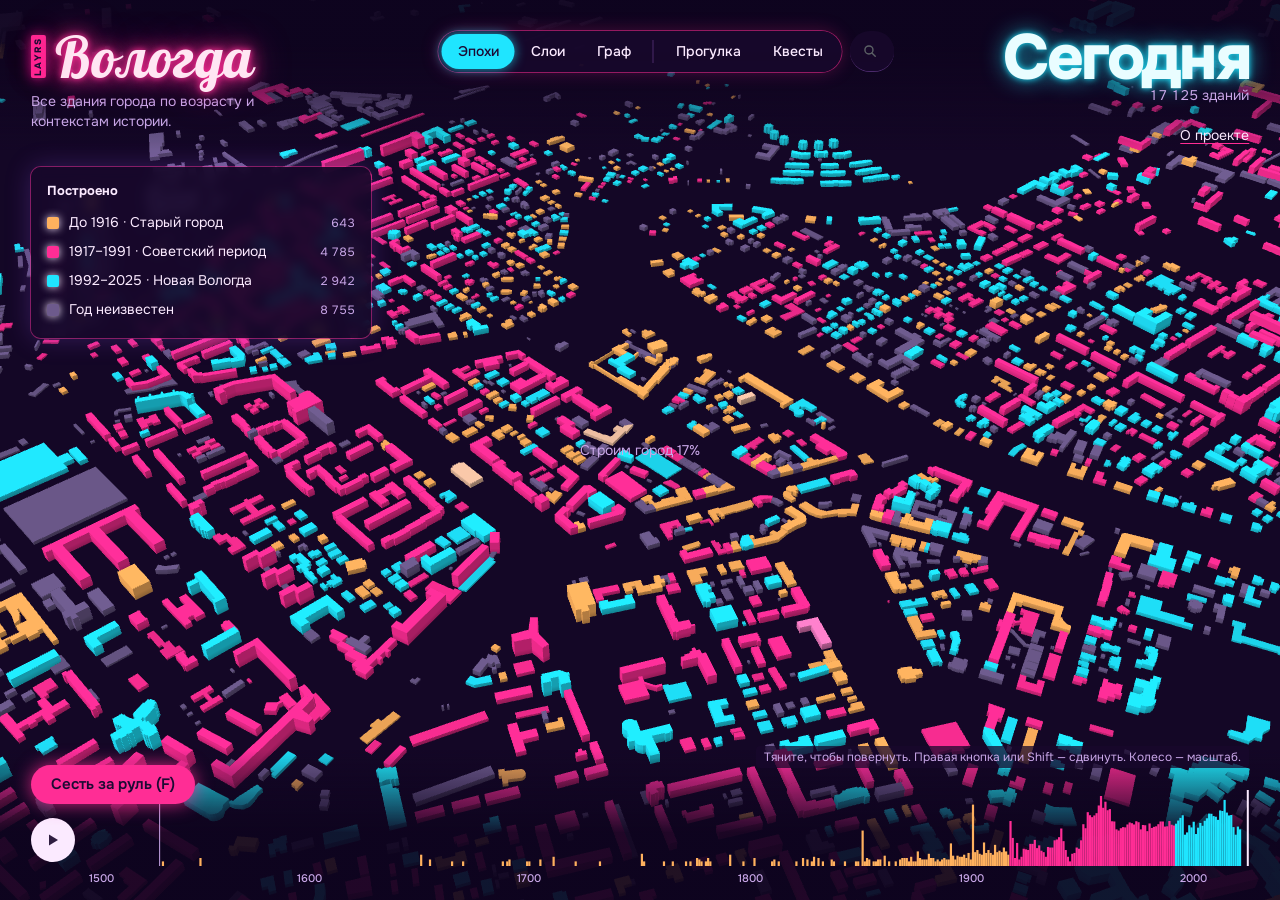
==== commit c03ba249: "Источник рельефа в «О проекте» Co-Authored-By: Claude Opus 5.5 <noreply@anthropic.com> Claude-Sessio" ====
--- a/index.html
+++ b/index.html
@@ -94,6 +94,7 @@
     <ul>
       <li>Контуры, этажность, улицы, вода: OpenStreetMap (выгрузка BBBike и Overpass). ODbL.</li>
       <li>Подложка: © <a href="https://www.openstreetmap.org/copyright" target="_blank" rel="noopener">OpenStreetMap</a>, © <a href="https://carto.com/attributions" target="_blank" rel="noopener">CARTO</a>.</li>
+      <li>Рельеф: тайлы высот Terrarium (Mapzen, <a href="https://registry.opendata.aws/terrain-tiles/" target="_blank" rel="noopener">AWS Open Data</a>), с вертикальным преувеличением.</li>
       <li>Годы постройки, архитекторы, стили: база «How old is this house» проекта Кон-Тики, версия 18.11.2023. ODbL.</li>
       <li>Многоквартирные дома, их год и серия: ГИС ЖКХ в обработке «Если быть точным», сентябрь 2026. CC BY 4.0.</li>
       <li>Объекты культурного наследия, датировки, авторы, уровень охраны: списки Википутеводителя «Культурное наследие России / Санкт-Вологда». CC BY-SA 4.0.</li>
--- a/vice.css
+++ b/vice.css
@@ -51,3 +51,40 @@
 @media (prefers-reduced-motion: reduce) { .vice-toast, body.vice-drive h1 { animation: none; } }
 .howto { background: rgba(24, 8, 44, .75); color: var(--muted); }
 .walkcard .q-actions .w-kml:hover { background: rgba(31, 229, 255, .12); }
+
+/* ---------- Игра: кнопка, HUD, радио ---------- */
+.drive-btn { position: fixed; left: var(--gutter); bottom: calc(env(safe-area-inset-bottom, 0px) + 96px); z-index: 20;
+  border: 0; border-radius: 999px; padding: 12px 20px; cursor: pointer; font: 600 15px/1 "Onest", sans-serif;
+  background: var(--neon-pink); color: #1c0a33; box-shadow: 0 0 18px rgba(255, 45, 149, .8); }
+.drive-btn:hover { background: #ff5aad; }
+body.driving .drive-btn { bottom: var(--gutter); background: rgba(24, 8, 44, .85); color: var(--ink); box-shadow: 0 0 0 1px var(--neon-pink); }
+body.driving .panel, body.driving .modes, body.driving .find, body.driving .tally, body.driving .howto,
+body.driving .timeline, body.driving .corner, body.driving .card, body.driving .veil-bottom { display: none !important; }
+
+.game-hud { display: none; }
+body.driving .game-hud { display: block; }
+.g-money { position: fixed; top: var(--gutter); right: var(--gutter); font: 400 44px/1 "Lobster", cursive; color: #b8ffd9;
+  text-shadow: 0 0 8px #3dff9a, 0 0 22px rgba(61, 255, 154, .6); }
+.g-timer { position: fixed; top: calc(var(--gutter) + 6px); left: 50%; transform: translateX(-50%); font: 800 40px/1 "Onest", sans-serif;
+  color: #e9fdff; text-shadow: 0 0 10px var(--neon-cyan); font-variant-numeric: tabular-nums; }
+.g-timer.hot { color: #ffd1e6; text-shadow: 0 0 12px var(--neon-pink); animation: vice-flicker 1s infinite; }
+.g-goal { position: fixed; left: 50%; bottom: 70px; transform: translateX(-50%); display: flex; align-items: center; gap: 10px;
+  padding: 8px 16px; border-radius: 999px; background: rgba(20, 2, 46, .8); box-shadow: 0 0 0 1px var(--neon-pink); font-size: 15px; white-space: nowrap; }
+.g-arrow { display: inline-block; font-style: normal; font-size: 22px; color: var(--neon-yellow, #ffe45c); text-shadow: 0 0 8px #ffe45c; }
+.g-help { position: fixed; left: 50%; bottom: 22px; transform: translateX(-50%); margin: 0; font-size: 12px; color: var(--muted); white-space: nowrap; }
+
+.radio-name { position: fixed; top: 84px; left: 50%; transform: translateX(-50%); z-index: 40; pointer-events: none; text-align: center;
+  display: flex; flex-direction: column; align-items: center; animation: vice-in .4s ease-out; }
+.radio-name b { font: 400 40px/1.1 "Lobster", cursive; color: #ffe6f3; text-shadow: 0 0 8px var(--neon-pink), 0 0 26px var(--neon-pink); }
+.radio-name span { font-size: 13px; color: #e9fdff; letter-spacing: .04em; text-shadow: 0 0 8px var(--neon-cyan); }
+.radio-sub { position: fixed; left: 50%; bottom: 118px; transform: translateX(-50%); z-index: 30; max-width: min(720px, 90vw);
+  padding: 8px 14px; border-radius: 8px; background: rgba(0, 0, 0, .55); color: #fff; font-size: 15px; text-align: center;
+  opacity: 0; transition: opacity .6s; pointer-events: none; }
+.radio-sub.show { opacity: 1; }
+.radio-sub.out { opacity: 0; }
+.vice-toast.game { bottom: auto; top: 30%; }
+.vice-toast.win b { color: #b8ffd9; text-shadow: 0 0 8px #3dff9a, 0 0 22px #3dff9a; }
+.vice-toast.fail b { color: #ffd1e6; }
+dialog.about, .about { background: rgba(22, 6, 42, .97); color: var(--ink); }
+.about a { color: #ffe6f3; text-decoration-color: var(--neon-pink); }
+.about-close { background: var(--neon-pink); color: #1c0a33; }
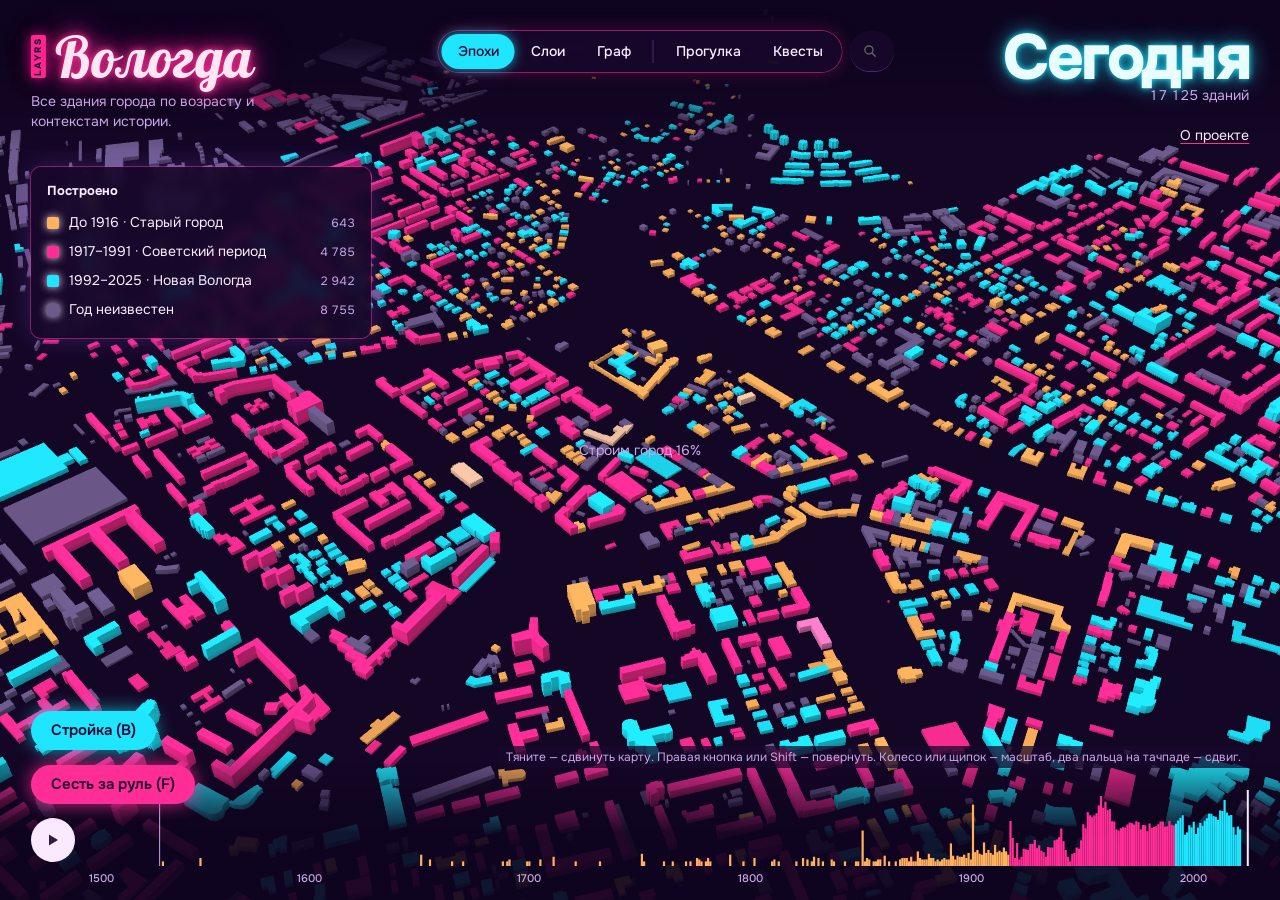
==== commit 52018867: "Мосты везде, где дорога идёт через воду; карта двигается мышью и тачпадом; задания для машины (такси" ====
--- a/index.html
+++ b/index.html
@@ -4,18 +4,17 @@
 <meta charset="utf-8">
 <meta name="viewport" content="width=device-width, initial-scale=1, viewport-fit=cover">
 <title>LAYRS: Вологда</title>
-<meta name="description" content="Около 107 тысяч зданий Вологды в 3D по году постройки и восемнадцать слоёв истории: от квартир Пушкина и дворов-колодцев до сводок МПВО 1941-го и «Последнего адреса». У каждой истории источник.">
-<link rel="canonical" href="https://localhost:8643/">
+<meta name="description" content="Все 17 тысяч зданий Вологды в 3D по году постройки: три эпохи, храмы, деревянные дома, памятники наследия, люди и события. Неоновый город с машиной, радио, заданиями и градостроителем.">
+<link rel="canonical" href="https://pyatakovich-hash.github.io/vologda/">
 <meta property="og:type" content="website">
 <meta property="og:title" content="LAYRS: Вологда">
-<meta property="og:description" content="Около 107 тысяч зданий Вологды в 3D по году постройки и восемнадцать слоёв истории: от квартир Пушкина и дворов-колодцев до сводок МПВО 1941-го и «Последнего адреса». У каждой истории источник.">
-<meta property="og:url" content="https://localhost:8643/">
-<meta property="og:image" content="https://localhost:8643/og.png">
+<meta property="og:description" content="Все 17 тысяч зданий Вологды в 3D по году постройки: три эпохи, храмы, деревянные дома, памятники наследия, люди и события. Неоновый город с машиной, радио, заданиями и градостроителем.">
+<meta property="og:url" content="https://pyatakovich-hash.github.io/vologda/">
+<meta property="og:image" content="https://pyatakovich-hash.github.io/vologda/og.png">
 <meta property="og:image:width" content="1200">
 <meta property="og:image:height" content="630">
 <meta name="twitter:card" content="summary_large_image">
-<link rel="alternate" type="text/csv" title="Здания Вологды по году постройки (CSV)" href="data/buildings.csv">
-<script type="application/ld+json">{"@context": "https://schema.org", "@graph": [{"@type": "WebApplication", "name": "LAYRS: Вологда", "url": "https://localhost:8643/", "description": "Около 107 тысяч зданий Вологды в 3D по году постройки и восемнадцать слоёв истории: от квартир Пушкина и дворов-колодцев до сводок МПВО 1941-го и «Последнего адреса». У каждой истории источник.", "inLanguage": "ru", "applicationCategory": "ReferenceApplication", "operatingSystem": "Any (web browser with WebGL)", "isAccessibleForFree": true, "image": "https://localhost:8643/og.png", "about": {"@type": "City", "name": "Санкт-Вологда"}, "author": {"@type": "Person", "name": "Alex Barakov", "url": "https://www.linkedin.com/in/alexanderbarakov"}}, {"@type": "Dataset", "name": "Здания Вологды по году постройки", "description": "Около 107 тысяч зданий Вологды в 3D по году постройки и восемнадцать слоёв истории: от квартир Пушкина и дворов-колодцев до сводок МПВО 1941-го и «Последнего адреса». У каждой истории источник.", "url": "https://localhost:8643/explore/", "spatialCoverage": {"@type": "Place", "name": "Санкт-Вологда"}, "creator": {"@type": "Person", "name": "Alex Barakov"}, "isAccessibleForFree": true, "distribution": [{"@type": "DataDownload", "encodingFormat": "text/csv", "contentUrl": "https://localhost:8643/data/buildings.csv"}, {"@type": "DataDownload", "encodingFormat": "application/json", "contentUrl": "https://localhost:8643/data/layers.json"}]}]}</script>
+<script type="application/ld+json">{"@context": "https://schema.org", "@type": "WebApplication", "name": "LAYRS: Вологда", "url": "https://pyatakovich-hash.github.io/vologda/", "description": "Все 17 тысяч зданий Вологды в 3D по году постройки: три эпохи, храмы, деревянные дома, памятники наследия, люди и события. Неоновый город с машиной, радио, заданиями и градостроителем.", "inLanguage": "ru", "applicationCategory": "ReferenceApplication", "operatingSystem": "Any (web browser with WebGL)", "isAccessibleForFree": true, "image": "https://pyatakovich-hash.github.io/vologda/og.png", "about": {"@type": "City", "name": "Вологда"}}</script>
 <link rel="preconnect" href="https://fonts.googleapis.com">
 <link rel="preconnect" href="https://fonts.gstatic.com" crossorigin>
 <link href="https://fonts.googleapis.com/css2?family=Onest:wght@400;500;600;700;800&family=PT+Serif:ital,wght@0,700;1,400&family=Lobster&display=swap" rel="stylesheet">
@@ -24,7 +23,7 @@
 <script src="logo.js" defer></script>
 </head>
 <body>
-<noscript><p style="padding:24px;font:16px sans-serif">Для карты нужен JavaScript. Те же здания и истории — обычными страницами: <a href="explore/">Вологда страницами</a></p></noscript>
+<noscript><p style="padding:24px;font:16px sans-serif">Для карты нужен JavaScript и WebGL.</p></noscript>
 <canvas id="scene" aria-label="Трёхмерная карта зданий Вологды"></canvas>
 <div class="veil veil-top" aria-hidden="true"></div>
 <div class="veil veil-bottom" aria-hidden="true"></div>
@@ -67,53 +66,36 @@
   <button class="about-close" aria-label="Закрыть">×</button>
   <article>
     <h2 id="about-title">О проекте</h2>
-    <p>Около 107 тысяч зданий Вологды, раскрашенных по году постройки, и восемнадцать слоёв о том, что в них происходило:
-    от квартир Пушкина и дворов-колодцев до сводок МПВО осени 1941-го и табличек «Последнего адреса».</p>
-    <p class="notice">Некоммерческий проект, сделан из любопытства и для образования.</p>
-    <p class="author">Автор — <a href="https://www.linkedin.com/in/alexanderbarakov" target="_blank" rel="noopener">Александр Бараков</a>.</p>
+    <p>17 125 зданий Вологды в 3D, раскрашенных по трём эпохам: старый город до 1916 года, советский период 1917–1991
+    и новая Вологда 1992–2025. Поверх — слои истории: храмы, деревянное наследие, памятники под охраной, стили
+    и дома, о которых есть статьи в Википедии.</p>
+    <p>Город нарисован в неоне 80-х: по улицам ездят машины и ходят люди, можно сесть за руль (F), брать задания (M),
+    переключать радио (Q/E), а в режиме «Стройка» (B) — достраивать город самому: зоны, дороги, бюджет и жители.</p>
+    <p class="notice">Некоммерческий учебный проект. Основа — открытый шаблон LAYRS Александра Баракова;
+    код этой версии — на <a href="https://github.com/pyatakovich-hash/vologda" target="_blank" rel="noopener">GitHub</a>.</p>
 
-    <h3>Проекты LAYRS</h3>
-    <p>LAYRS — карты городов, где каждое здание показано вместе с его возрастом и историческими слоями.</p>
+    <h3>Как читать карту</h3>
+    <p>Цвет — эпоха постройки. Бледные здания датированы приблизительно, серые — год неизвестен. Кнопка ▶ проигрывает
+    рост города с XVI века. Нажмите на здание, чтобы закрепить карточку с историей и источниками.
+    «Прогулка» строит пеший маршрут по историям, «Граф» показывает людей и события, связанные с домами,
+    а «Квесты» — загадки, ответ на которые нужно найти на карте.</p>
+    <p>Карту двигают перетаскиванием или двумя пальцами на тачпаде, поворачивают правой кнопкой или с Shift,
+    приближают колесом или щипком.</p>
+
+    <h3>Данные</h3>
     <ul>
-      <li>LAYRS: Вологда — вы здесь.</li>
-      <li><a href="/lab/amsterdam/">LAYRS: Amsterdam</a> — 192 тысячи зданий Амстердама и его история.</li>
+      <li>Контуры, этажность, улицы, вода: OpenStreetMap. ODbL.</li>
+      <li>Подложка и улицы для машин: © <a href="https://www.openstreetmap.org/copyright" target="_blank" rel="noopener">OpenStreetMap</a>, © <a href="https://carto.com/attributions" target="_blank" rel="noopener">CARTO</a>.</li>
+      <li>Рельеф: тайлы высот Terrarium (Mapzen, <a href="https://registry.opendata.aws/terrain-tiles/" target="_blank" rel="noopener">AWS Open Data</a>), с вертикальным преувеличением ×3.</li>
+      <li>Годы постройки: база «How old is this house» проекта Кон-Тики (ODbL) и ГИС ЖКХ.</li>
+      <li>Истории, памятники наследия, стили, люди и события: Wikidata (CC0) и Википедия (CC BY-SA);
+      фото — Wikimedia Commons, у каждого указаны автор и лицензия.</li>
     </ul>
 
-    <h3>Открытый код</h3>
-    <p>Код и пайплайн лежат на <a href="https://github.com/alexbarakov/vologda-by-building" target="_blank" rel="noopener">GitHub</a>.
-    Знаете кусочек истории Вологды, который живёт в его домах? <a href="https://github.com/alexbarakov/vologda-by-building/blob/main/CONTRIBUTING.md" target="_blank" rel="noopener">Добавьте его слоем</a>:
-    список адресов, короткая история у каждого и источник, на который она опирается.</p>
-
-    <h3>Как читать карту</h3>
-    <p>Цвет — эпоха постройки. Бледные здания датированы приблизительно: по веку, десятилетию или диапазону лет.
-    Серые — год неизвестен; они появляются, когда таймлайн доходит до сегодняшнего дня. Кнопка ▶ проигрывает рост города
-    с 1703 года. Нажмите на здание, чтобы закрепить карточку с историей и источниками.</p>
-
-    <h3>Данные</h3>
-    <p>Собраны 12 октября 2026 года; фото подгружаются из Wikimedia Commons.</p>
-    <ul>
-      <li>Контуры, этажность, улицы, вода: OpenStreetMap (выгрузка BBBike и Overpass). ODbL.</li>
-      <li>Подложка: © <a href="https://www.openstreetmap.org/copyright" target="_blank" rel="noopener">OpenStreetMap</a>, © <a href="https://carto.com/attributions" target="_blank" rel="noopener">CARTO</a>.</li>
-      <li>Рельеф: тайлы высот Terrarium (Mapzen, <a href="https://registry.opendata.aws/terrain-tiles/" target="_blank" rel="noopener">AWS Open Data</a>), с вертикальным преувеличением.</li>
-      <li>Годы постройки, архитекторы, стили: база «How old is this house» проекта Кон-Тики, версия 18.11.2023. ODbL.</li>
-      <li>Многоквартирные дома, их год и серия: ГИС ЖКХ в обработке «Если быть точным», сентябрь 2026. CC BY 4.0.</li>
-      <li>Объекты культурного наследия, датировки, авторы, уровень охраны: списки Википутеводителя «Культурное наследие России / Санкт-Вологда». CC BY-SA 4.0.</li>
-      <li>Названия, фото, статьи: Wikidata (CC0), Википедия и Wikimedia Commons; у каждого фото указаны автор и лицензия.</li>
-      <li>Сводки МПВО осени 1941 года: проект PANDAN Европейского университета, оцифровка А. Рябкова.</li>
-      <li>Таблички памяти жертв репрессий: проект «Последний адрес».</li>
-    </ul>
-
-    <h3>Метод</h3>
-    <p>Для каждого здания год берётся из самого надёжного источника: реестр наследия, затем ГИС ЖКХ, затем Кон-Тики,
-    затем OpenStreetMap. 1917 год в ГИС ЖКХ обычно означает «построен до революции» — такие дома датированы приблизительно,
-    1880–1917. Адреса Пушкина, Достоевского и Серебряного века отобраны вручную, у каждого есть ссылка на Википедию;
-    остальные слои собраны автоматически и могут содержать ошибки.</p>
-
-    <p class="pages">Те же здания и истории есть обычными страницами, для чтения и для поисковиков: <a href="explore/">Вологда, дом за домом</a>.</p>
     <h3>Ограничения</h3>
-    <p>Год известен у 43% зданий: в открытых данных почти нет дат для мелких построек, гаражей и промзон. Карта покрывает
-    основную часть города без Кронштадта, Петергофа, Пушкина и Колпино. Слои «Коммуналки» и «Разрушены и отстроены»
-    построены по косвенным признакам — об этом сказано в их описании.</p>
+    <p>Год постройки известен примерно у половины зданий: в открытых данных мало дат для мелких построек и гаражей.
+    Истории привязаны к домам по координатам Wikidata и изредка могут попасть на соседнее здание.
+    Машины, люди и градостроитель — игра, а не модель реального города.</p>
   </article>
 </dialog>
 
@@ -129,7 +111,7 @@
   <button class="about-close" aria-label="Закрыть">×</button>
   <article id="walks-body"></article>
 </dialog>
-<p class="howto">Тяните, чтобы повернуть. Правая кнопка или Shift — сдвинуть. Колесо — масштаб.</p>
+<p class="howto">Тяните — сдвинуть карту. Правая кнопка или Shift — повернуть. Колесо или щипок — масштаб, два пальца на тачпаде — сдвиг.</p>
 
 <footer class="timeline">
   <button id="play" class="play" aria-label="Показать, как рос город">
--- a/vice.css
+++ b/vice.css
@@ -71,7 +71,24 @@
 .g-goal { position: fixed; left: 50%; bottom: 70px; transform: translateX(-50%); display: flex; align-items: center; gap: 10px;
   padding: 8px 16px; border-radius: 999px; background: rgba(20, 2, 46, .8); box-shadow: 0 0 0 1px var(--neon-pink); font-size: 15px; white-space: nowrap; }
 .g-arrow { display: inline-block; font-style: normal; font-size: 22px; color: var(--neon-yellow, #ffe45c); text-shadow: 0 0 8px #ffe45c; }
-.g-help { position: fixed; left: 50%; bottom: 22px; transform: translateX(-50%); margin: 0; font-size: 12px; color: var(--muted); white-space: nowrap; }
+.g-help { position: fixed; right: var(--gutter); bottom: 22px; max-width: min(520px, calc(100vw - 260px)); margin: 0; font-size: 12px; line-height: 1.4;
+  color: var(--muted); text-align: right; }
+@media (max-width: 720px) { .g-help { display: none; } }
+.g-goal[hidden], .g-menu[hidden] { display: none; }
+.g-task { position: fixed; top: calc(var(--gutter) + 50px); left: 50%; transform: translateX(-50%); font: 400 24px/1.1 "Lobster", cursive; color: #ffe6f3; white-space: nowrap;
+  text-shadow: 0 0 8px var(--neon-pink), 0 0 20px rgba(255, 45, 149, .6); }
+.g-menu { position: fixed; left: 50%; top: 50%; transform: translate(-50%, -50%); z-index: 45; display: flex; flex-direction: column; gap: 10px;
+  width: min(460px, 92vw); padding: 18px; border-radius: 16px; background: rgba(22, 6, 42, .94); box-shadow: 0 0 0 1px var(--neon-pink), 0 0 40px rgba(255, 45, 149, .35); }
+.g-menu > b { font: 400 34px/1 "Lobster", cursive; color: #ffe6f3; text-shadow: 0 0 10px var(--neon-pink); text-align: center; }
+.g-menu > small { font-size: 12px; color: var(--muted); text-align: center; }
+.g-list { display: flex; flex-direction: column; gap: 6px; }
+.g-list button { display: grid; grid-template-columns: 26px 1fr; column-gap: 10px; align-items: center; padding: 9px 12px; border: 0; border-radius: 10px;
+  background: rgba(255, 255, 255, .05); color: var(--ink); font: inherit; text-align: left; cursor: pointer; }
+.g-list button:hover, .g-list button:focus-visible { background: rgba(255, 45, 149, .18); outline: none; box-shadow: 0 0 0 1px var(--neon-pink); }
+.g-list kbd { grid-row: span 2; display: grid; place-items: center; width: 26px; height: 26px; border-radius: 6px; background: var(--neon-cyan); color: #10061f;
+  font: 700 14px/1 "Onest", sans-serif; }
+.g-list b { font-size: 16px; color: #fff; }
+.g-list span { font-size: 12px; color: var(--muted); }
 
 .radio-name { position: fixed; top: 84px; left: 50%; transform: translateX(-50%); z-index: 40; pointer-events: none; text-align: center;
   display: flex; flex-direction: column; align-items: center; animation: vice-in .4s ease-out; }
@@ -88,3 +105,51 @@
 dialog.about, .about { background: rgba(22, 6, 42, .97); color: var(--ink); }
 .about a { color: #ffe6f3; text-decoration-color: var(--neon-pink); }
 .about-close { background: var(--neon-pink); color: #1c0a33; }
+
+/* ---------- Стройка: кнопка, HUD бюджета, панель инструментов ---------- */
+.build-btn { position: fixed; left: var(--gutter); bottom: calc(env(safe-area-inset-bottom, 0px) + 150px); z-index: 20;
+  border: 0; border-radius: 999px; padding: 12px 20px; cursor: pointer; font: 600 15px/1 "Onest", sans-serif;
+  background: var(--neon-cyan); color: #1c0a33; box-shadow: 0 0 18px rgba(31, 229, 255, .7); }
+body.driving .build-btn { display: none; }
+body.building .build-btn { bottom: auto; top: calc(var(--gutter) + 70px); background: rgba(24, 8, 44, .85); color: var(--ink); box-shadow: 0 0 0 1px var(--neon-cyan); }
+body.building .panel, body.building .modes, body.building .find, body.building .tally, body.building .howto,
+body.building .timeline, body.building .corner, body.building .card, body.building .drive-btn, body.building .veil-bottom { display: none !important; }
+
+.sim-hud, .sim-bar, .sim-hint, .sim-tax { display: none; }
+body.building .sim-hud, body.building .sim-bar, body.building .sim-hint { display: flex; }
+body.building .sim-tax:not([hidden]) { display: grid; }
+.sim-hud { position: fixed; top: var(--gutter); right: var(--gutter); z-index: 20; flex-direction: column; gap: 4px; min-width: 210px;
+  padding: 12px 14px; border-radius: 12px; background: rgba(20, 4, 40, .88); box-shadow: 0 0 0 1px rgba(31, 229, 255, .5), 0 0 22px rgba(155, 92, 255, .25); }
+.sim-date { font-size: 12px; color: var(--muted); text-transform: capitalize; }
+.sim-money b { display: block; font: 400 30px/1.1 "Lobster", cursive; color: #b8ffd9; text-shadow: 0 0 8px #3dff9a; font-variant-numeric: tabular-nums; }
+.sim-money b.neg { color: #ffd1e6; text-shadow: 0 0 8px var(--neon-pink); }
+.sim-money small { font-size: 12px; color: var(--muted); font-variant-numeric: tabular-nums; }
+.sim-row { display: flex; justify-content: space-between; gap: 12px; font-size: 13px; }
+.sim-row b { font-variant-numeric: tabular-nums; }
+.sim-rci { display: flex; gap: 10px; margin-top: 6px; align-items: flex-end; }
+.sim-rci div { display: flex; flex-direction: column; align-items: center; gap: 3px; font-size: 11px; color: var(--muted); }
+.sim-rci i { position: relative; display: block; width: 14px; height: 54px; border-radius: 3px; background: rgba(255, 255, 255, .08); overflow: hidden; }
+.sim-rci i::after { content: ""; position: absolute; left: 0; right: 0; top: 50%; height: 1px; background: rgba(255, 255, 255, .3); }
+.sim-rci s { position: absolute; left: 0; right: 0; bottom: 50%; background: var(--c); box-shadow: 0 0 8px var(--c); }
+.sim-rci s.neg { bottom: auto; top: 50%; background: #ff3355; box-shadow: none; }
+.sim-note { max-width: 230px; margin: 6px 0 0; font-size: 12px; line-height: 1.35; color: #ffe08a; }
+.sim-new { align-self: flex-start; margin-top: 6px; padding: 4px 9px; border: 1px solid rgba(255, 255, 255, .25); border-radius: 7px;
+  background: transparent; color: var(--muted); font: 500 12px/1.2 "Onest", sans-serif; cursor: pointer; }
+.sim-new:hover { color: #fff; border-color: var(--neon-pink); }
+
+.sim-bar { position: fixed; left: 50%; bottom: calc(env(safe-area-inset-bottom, 0px) + 18px); transform: translateX(-50%); z-index: 20;
+  gap: 4px; padding: 6px; border-radius: 14px; background: rgba(20, 4, 40, .9); box-shadow: 0 0 0 1px rgba(255, 45, 149, .5), 0 0 20px rgba(255, 45, 149, .25);
+  max-width: calc(100vw - 24px); overflow-x: auto; }
+.sim-bar button { flex: none; display: flex; flex-direction: column; align-items: center; gap: 3px; min-width: 64px; padding: 7px 8px; border: 0; border-radius: 10px;
+  background: none; color: var(--ink); cursor: pointer; font: 500 12px/1.1 "Onest", sans-serif; }
+.sim-bar button:hover { background: rgba(255, 255, 255, .07); }
+.sim-bar button[aria-pressed="true"] { background: var(--neon-pink); color: #1c0a33; box-shadow: 0 0 12px rgba(255, 45, 149, .7); }
+.sim-bar kbd { font: 600 10px/1 "Onest", sans-serif; opacity: .65; }
+.sim-hint { position: fixed; left: 50%; bottom: calc(env(safe-area-inset-bottom, 0px) + 92px); transform: translateX(-50%); z-index: 20; margin: 0;
+  max-width: min(720px, 92vw); padding: 7px 14px; border-radius: 8px; background: rgba(0, 0, 0, .6); font-size: 13px; text-align: center; }
+.sim-hint.bad { color: #ffd1e6; box-shadow: 0 0 0 1px var(--neon-pink); }
+.sim-tax { position: fixed; left: 50%; bottom: calc(env(safe-area-inset-bottom, 0px) + 136px); transform: translateX(-50%); z-index: 21;
+  grid-template-columns: 1fr; gap: 6px; padding: 12px 16px; border-radius: 12px; background: rgba(20, 4, 40, .95); box-shadow: 0 0 0 1px var(--neon-cyan); }
+.sim-tax label { display: grid; grid-template-columns: 120px 180px 40px; align-items: center; gap: 10px; font-size: 13px; }
+.sim-tax input { accent-color: var(--neon-cyan); }
+.sim-tax output { font-variant-numeric: tabular-nums; text-align: right; }
